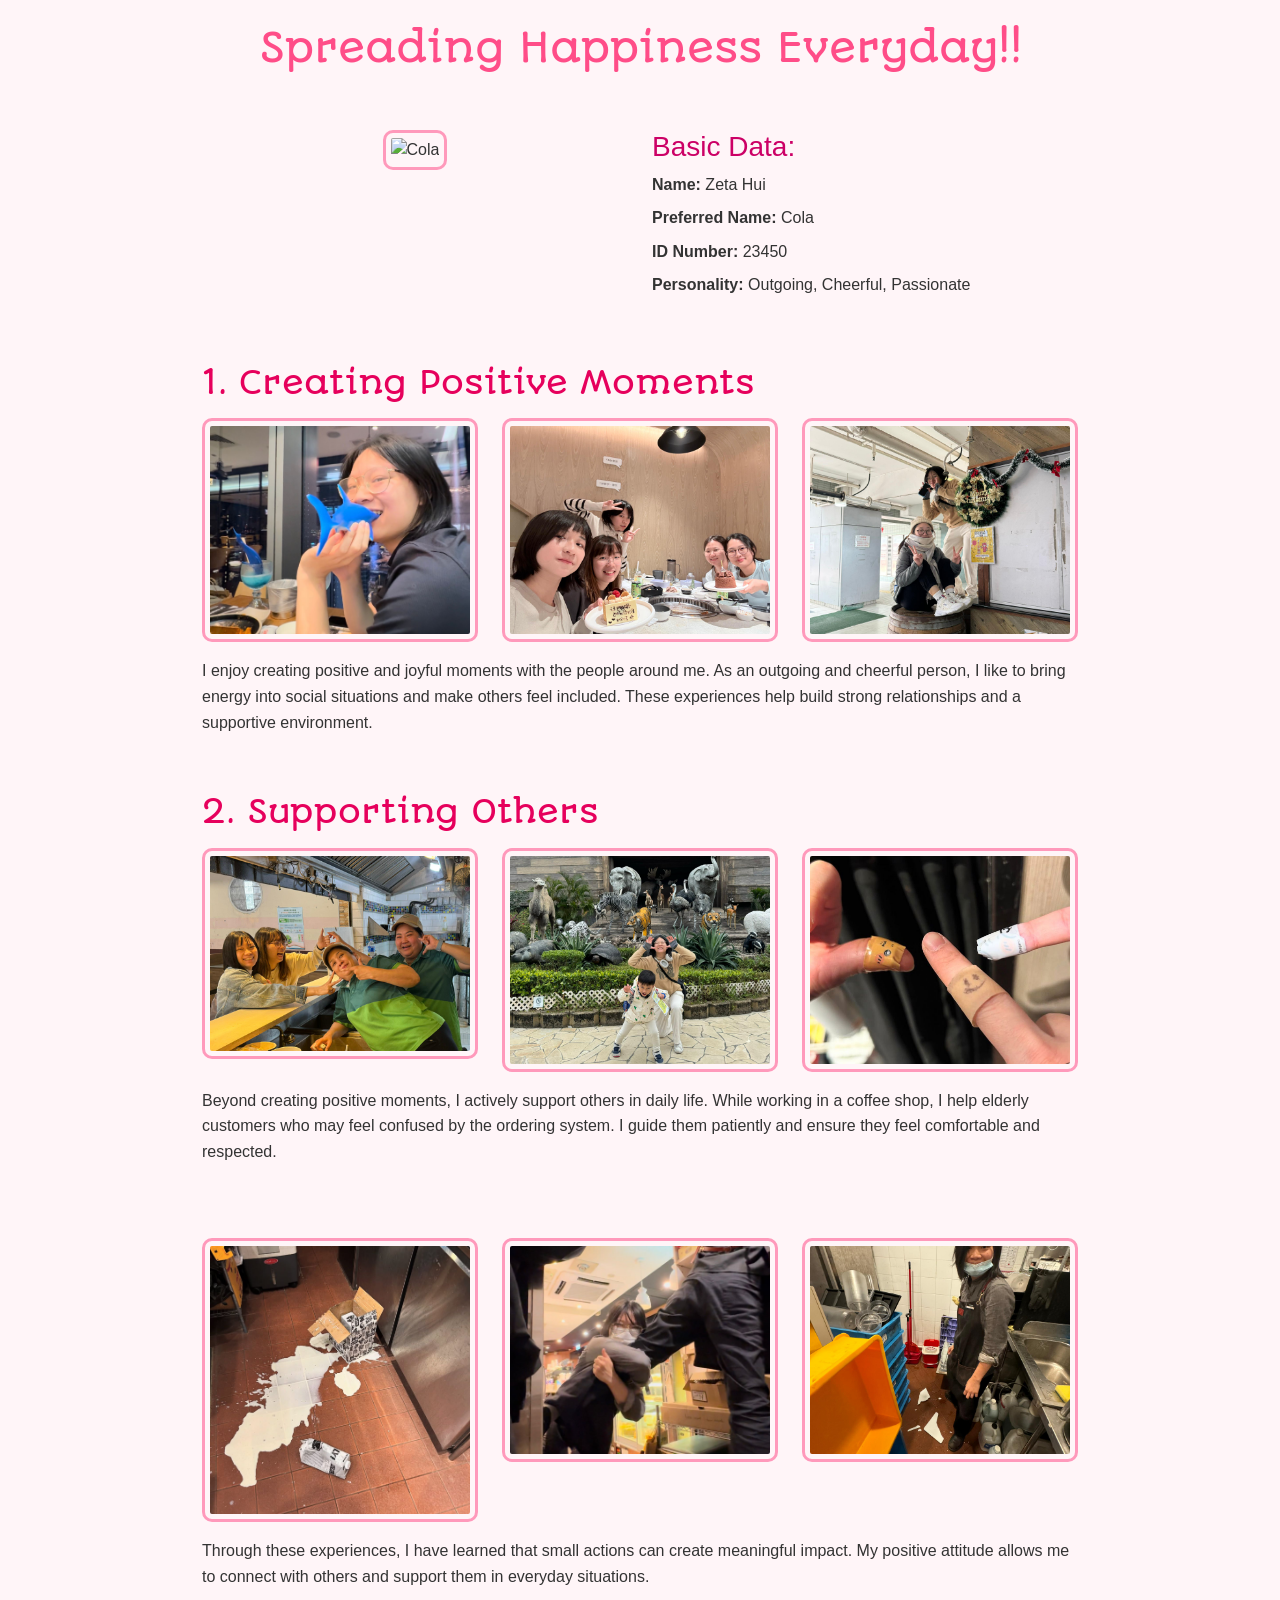
==== index.html @ 4201094f "Update index.html" ====
<!DOCTYPE html>
<html lang="en">
<head>
    <meta charset="UTF-8">
    <meta name="viewport" content="width=device-width, initial-scale=1.0">
    <title>Spreading Happiness Everyday</title>

    <!-- Bootstrap -->
    <link href="https://cdn.jsdelivr.net/npm/bootstrap@5.3.0/dist/css/bootstrap.min.css" rel="stylesheet">

    <!-- Your CSS -->
    <link rel="stylesheet" href="css/style.css">
</head>

<body>

<!-- Title -->
<div class="container text-center mt-4">
    <h1>Spreading Happiness Everyday!!</h1>
</div>

<!-- Basic Info Section -->
<div class="container mt-5">
    <div class="row">

        <!-- Image -->
        <div class="col-md-6 text-center">
            <img src="image/cola-image.jpeg" class="img-fluid" alt="Cola">
        </div>

        <!-- Basic Data -->
        <div class="col-md-6">
            <h3>Basic Data:</h3>
            <p><strong>Name:</strong> Zeta Hui</p>
            <p><strong>Preferred Name:</strong> Cola</p>
            <p><strong>ID Number:</strong> 23450</p>
            <p><strong>Personality:</strong> Outgoing, Cheerful, Passionate</p>
        </div>

    </div>
</div>

<!-- Section 1 -->
<div class="container mt-5">
    <h2>1. Creating Positive Moments</h2>

    <div class="row mt-3">
        <div class="col-md-4">
            <img src="image/image1.jpeg" class="img-fluid">
        </div>
        <div class="col-md-4">
            <img src="image/image2.jpeg" class="img-fluid">
        </div>
        <div class="col-md-4">
            <img src="image/image3.jpeg" class="img-fluid">
        </div>
    </div>

    <p class="mt-3">
        I enjoy creating positive and joyful moments with the people around me. As an outgoing
        and cheerful person, I like to bring energy into social situations and make others feel included.
        These experiences help build strong relationships and a supportive environment.
    </p>
</div>

<!-- Section 2 -->
<div class="container mt-5">
    <h2>2. Supporting Others</h2>

    <div class="row mt-3">
        <div class="col-md-4">
            <img src="image/image4.jpeg" class="img-fluid">
        </div>
        <div class="col-md-4">
            <img src="image/image5.jpeg" class="img-fluid">
        </div>
        <div class="col-md-4">
            <img src="image/image6.jpeg" class="img-fluid">
        </div>
    </div>

    <p class="mt-3">
        Beyond creating positive moments, I actively support others in daily life. While working
        in a coffee shop, I help elderly customers who may feel confused by the ordering system.
        I guide them patiently and ensure they feel comfortable and respected.
    </p>
</div>

<!-- Section 3 (Extra examples / continuation) -->
<div class="container mt-5">

    <div class="row mt-3">
        <div class="col-md-4">
            <img src="image/image7.jpeg" class="img-fluid">
        </div>
        <div class="col-md-4">
            <img src="image/image8.jpeg" class="img-fluid">
        </div>
        <div class="col-md-4">
            <img src="image/image9.jpeg" class="img-fluid">
        </div>
    </div>

    <p class="mt-3">
        Through these experiences, I have learned that small actions can create meaningful
        impact. My positive attitude allows me to connect with others and support them in everyday situations.
    </p>
</div>

</body>
</html>
---- css/style.css ----
/* Import Google Font (Autour One) */
@import url('https://fonts.googleapis.com/css2?family=Autour+One&display=swap');

/* General body style */
body {
    background-color: #fff5f8; /* soft pink background */
    font-family: Arial, sans-serif; /* keep body readable */
    color: #333;
}

/* Main title */
h1 {
    font-family: 'Autour One', cursive;
    color: #ff4d88;
    font-size: 2.5rem;
    margin-bottom: 20px;
}

/* Section titles */
h2 {
    font-family: 'Autour One', cursive;
    color: #e6005c;
    margin-bottom: 15px;
}

/* Subheading */
h3 {
    color: #cc0066;
}

/* Paragraph styling */
p {
    line-height: 1.6;
    font-size: 16px;
}

/* Images */
img {
    border: 3px solid #ff99bb;
    border-radius: 10px;
    padding: 5px;
    transition: transform 0.3s;
}

/* Image hover effect (nice but simple) */
img:hover {
    transform: scale(1.05);
}

/* Container spacing improvement */
.container {
    max-width: 900px;
}

/* Add spacing between sections */
.container.mt-5 {
    padding-top: 10px;
}

/* Optional: make Basic Info box nicer */
.col-md-6 p {
    margin-bottom: 8px;
}
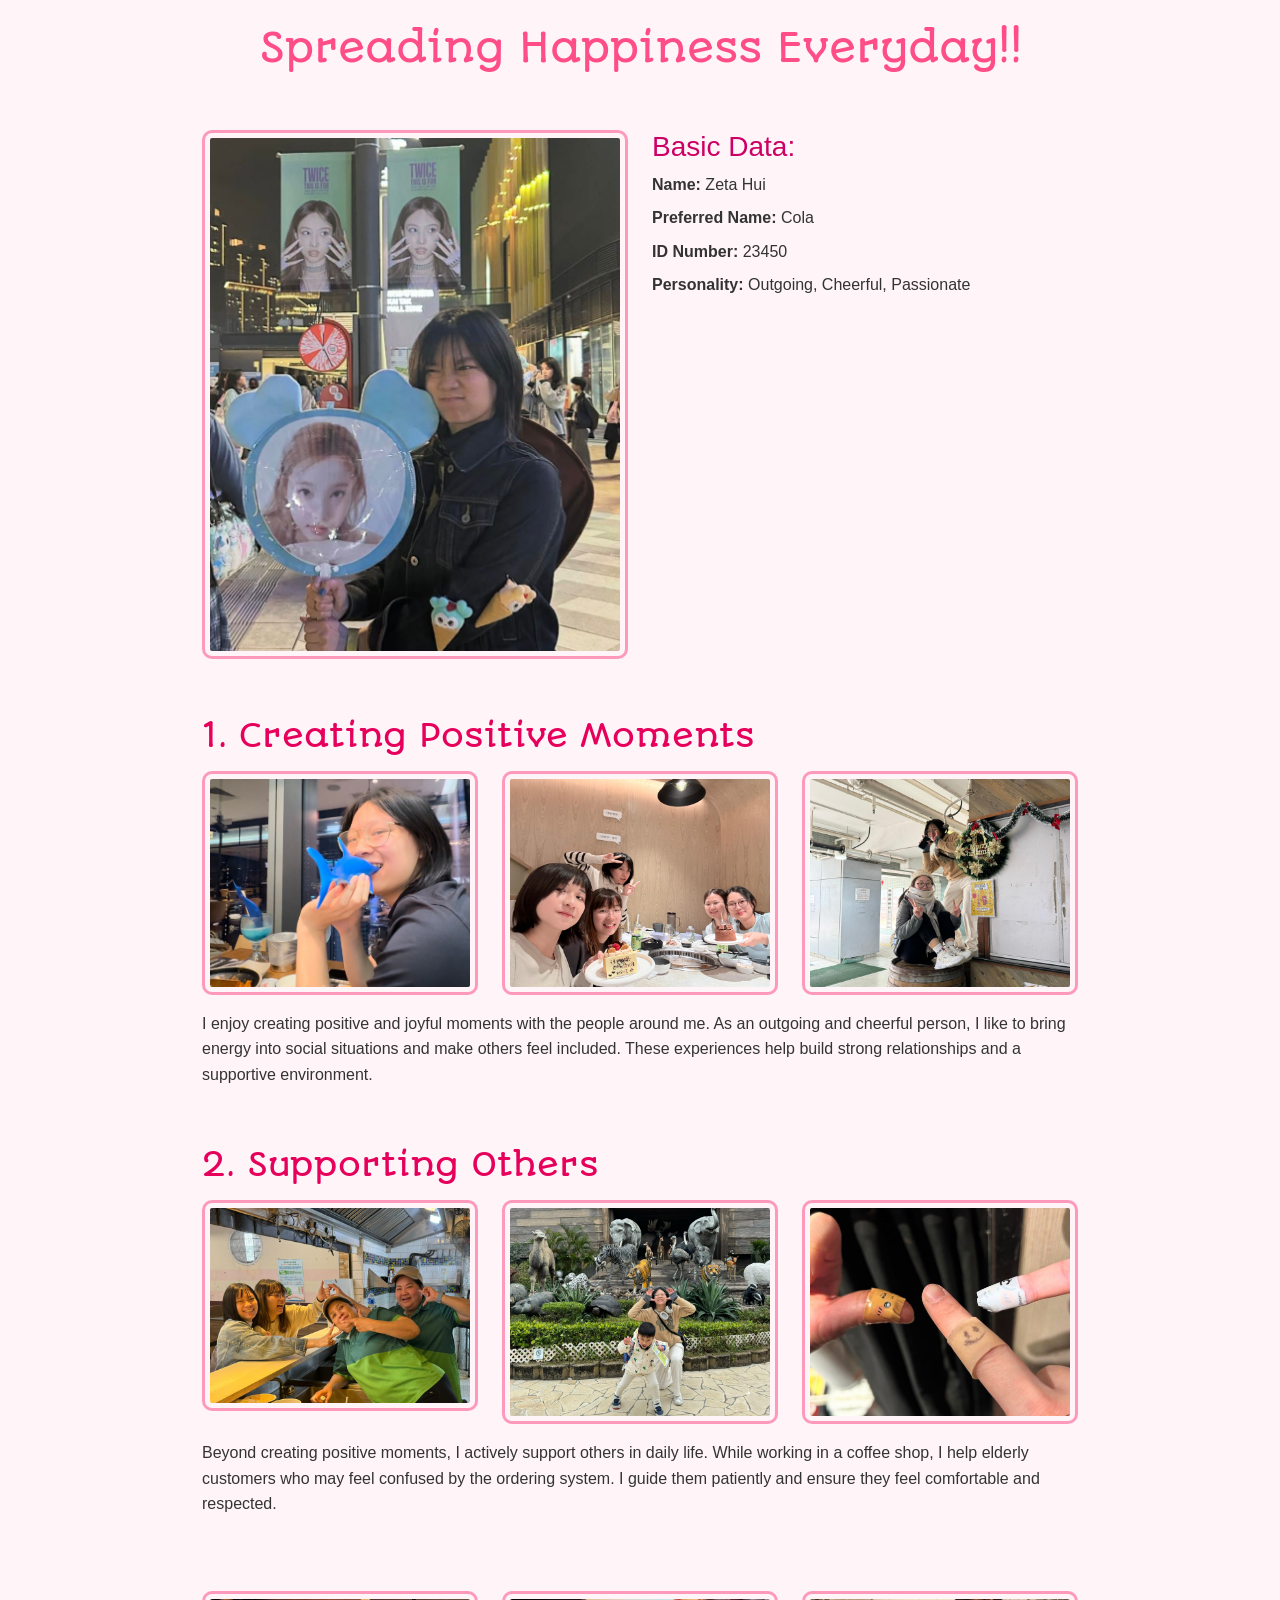
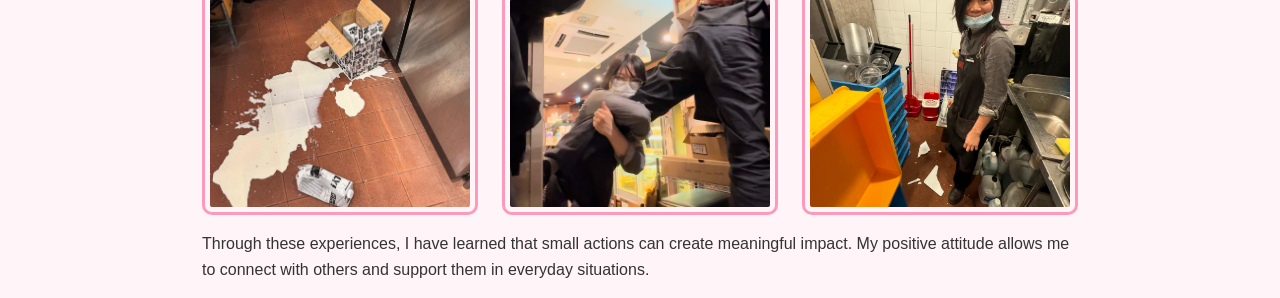
==== commit 5142edcb: "Update index.html" ====
--- a/index.html
+++ b/index.html
@@ -91,7 +91,7 @@
 
     <div class="row mt-3">
         <div class="col-md-4">
-            <img src="image/image7.jpeg" class="img-fluid">
+            <img src="image/image77.jpeg" class="img-fluid">
         </div>
         <div class="col-md-4">
             <img src="image/image8.jpeg" class="img-fluid">
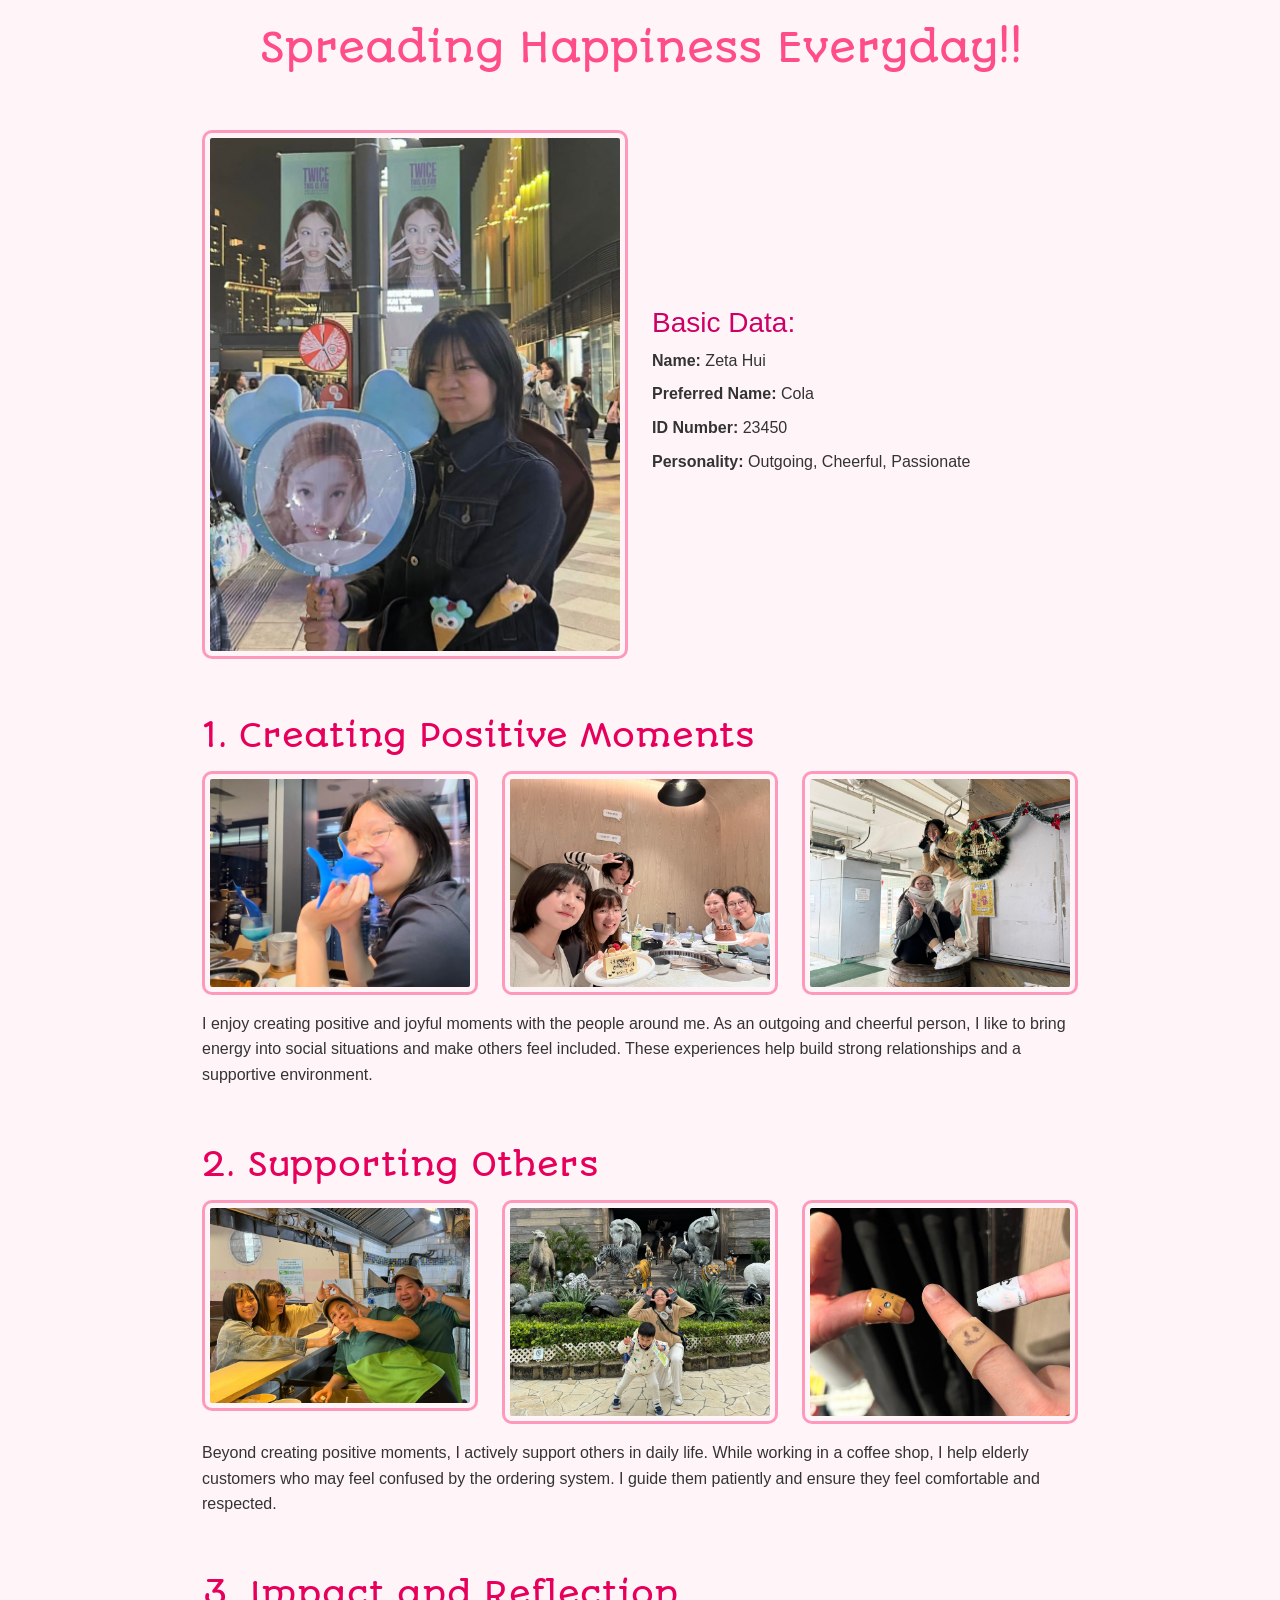
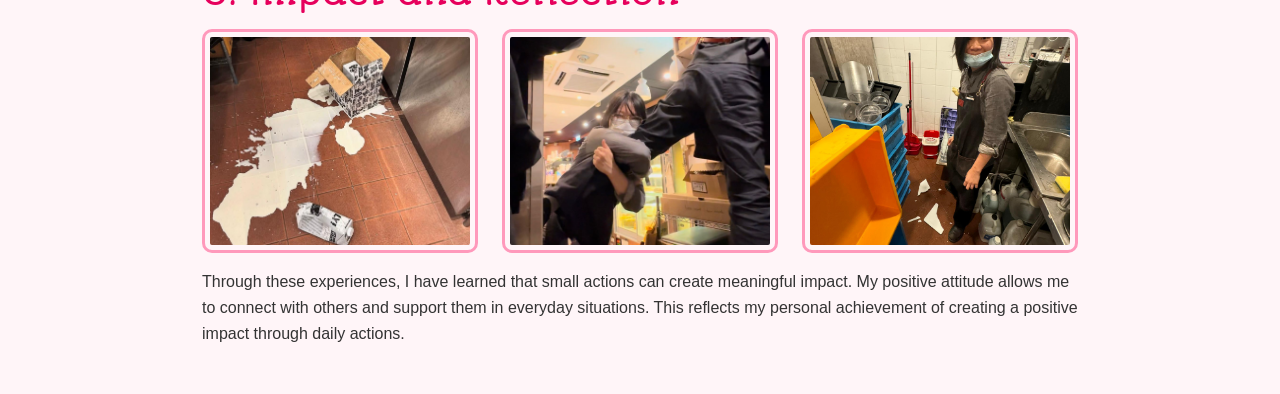
==== commit 2a82856d: "Update index.html" ====
--- a/index.html
+++ b/index.html
@@ -7,6 +7,9 @@
 
     <!-- Bootstrap -->
     <link href="https://cdn.jsdelivr.net/npm/bootstrap@5.3.0/dist/css/bootstrap.min.css" rel="stylesheet">
+
+    <!-- Barrio Font -->
+    <link href="https://fonts.googleapis.com/css2?family=Barrio&display=swap" rel="stylesheet">
 
     <!-- Your CSS -->
     <link rel="stylesheet" href="css/style.css">
@@ -21,11 +24,11 @@
 
 <!-- Basic Info Section -->
 <div class="container mt-5">
-    <div class="row">
+    <div class="row align-items-center">
 
         <!-- Image -->
         <div class="col-md-6 text-center">
-            <img src="image/cola-image.jpeg" class="img-fluid" alt="Cola">
+            <img src="image/cola-image.jpeg" class="img-fluid main-img" alt="Cola">
         </div>
 
         <!-- Basic Data -->
@@ -45,15 +48,9 @@
     <h2>1. Creating Positive Moments</h2>
 
     <div class="row mt-3">
-        <div class="col-md-4">
-            <img src="image/image1.jpeg" class="img-fluid">
-        </div>
-        <div class="col-md-4">
-            <img src="image/image2.jpeg" class="img-fluid">
-        </div>
-        <div class="col-md-4">
-            <img src="image/image3.jpeg" class="img-fluid">
-        </div>
+        <div class="col-md-4"><img src="image/image1.jpeg" class="img-fluid"></div>
+        <div class="col-md-4"><img src="image/image2.jpeg" class="img-fluid"></div>
+        <div class="col-md-4"><img src="image/image3.jpeg" class="img-fluid"></div>
     </div>
 
     <p class="mt-3">
@@ -68,15 +65,9 @@
     <h2>2. Supporting Others</h2>
 
     <div class="row mt-3">
-        <div class="col-md-4">
-            <img src="image/image4.jpeg" class="img-fluid">
-        </div>
-        <div class="col-md-4">
-            <img src="image/image5.jpeg" class="img-fluid">
-        </div>
-        <div class="col-md-4">
-            <img src="image/image6.jpeg" class="img-fluid">
-        </div>
+        <div class="col-md-4"><img src="image/image4.jpeg" class="img-fluid"></div>
+        <div class="col-md-4"><img src="image/image5.jpeg" class="img-fluid"></div>
+        <div class="col-md-4"><img src="image/image6.jpeg" class="img-fluid"></div>
     </div>
 
     <p class="mt-3">
@@ -86,24 +77,20 @@
     </p>
 </div>
 
-<!-- Section 3 (Extra examples / continuation) -->
-<div class="container mt-5">
+<!-- Section 3 -->
+<div class="container mt-5 mb-5">
+    <h2>3. Impact and Reflection</h2>
 
     <div class="row mt-3">
-        <div class="col-md-4">
-            <img src="image/image77.jpeg" class="img-fluid">
-        </div>
-        <div class="col-md-4">
-            <img src="image/image8.jpeg" class="img-fluid">
-        </div>
-        <div class="col-md-4">
-            <img src="image/image9.jpeg" class="img-fluid">
-        </div>
+        <div class="col-md-4"><img src="image/image77.jpeg" class="img-fluid"></div>
+        <div class="col-md-4"><img src="image/image8.jpeg" class="img-fluid"></div>
+        <div class="col-md-4"><img src="image/image9.jpeg" class="img-fluid"></div>
     </div>
 
     <p class="mt-3">
         Through these experiences, I have learned that small actions can create meaningful
         impact. My positive attitude allows me to connect with others and support them in everyday situations.
+        This reflects my personal achievement of creating a positive impact through daily actions.
     </p>
 </div>
 
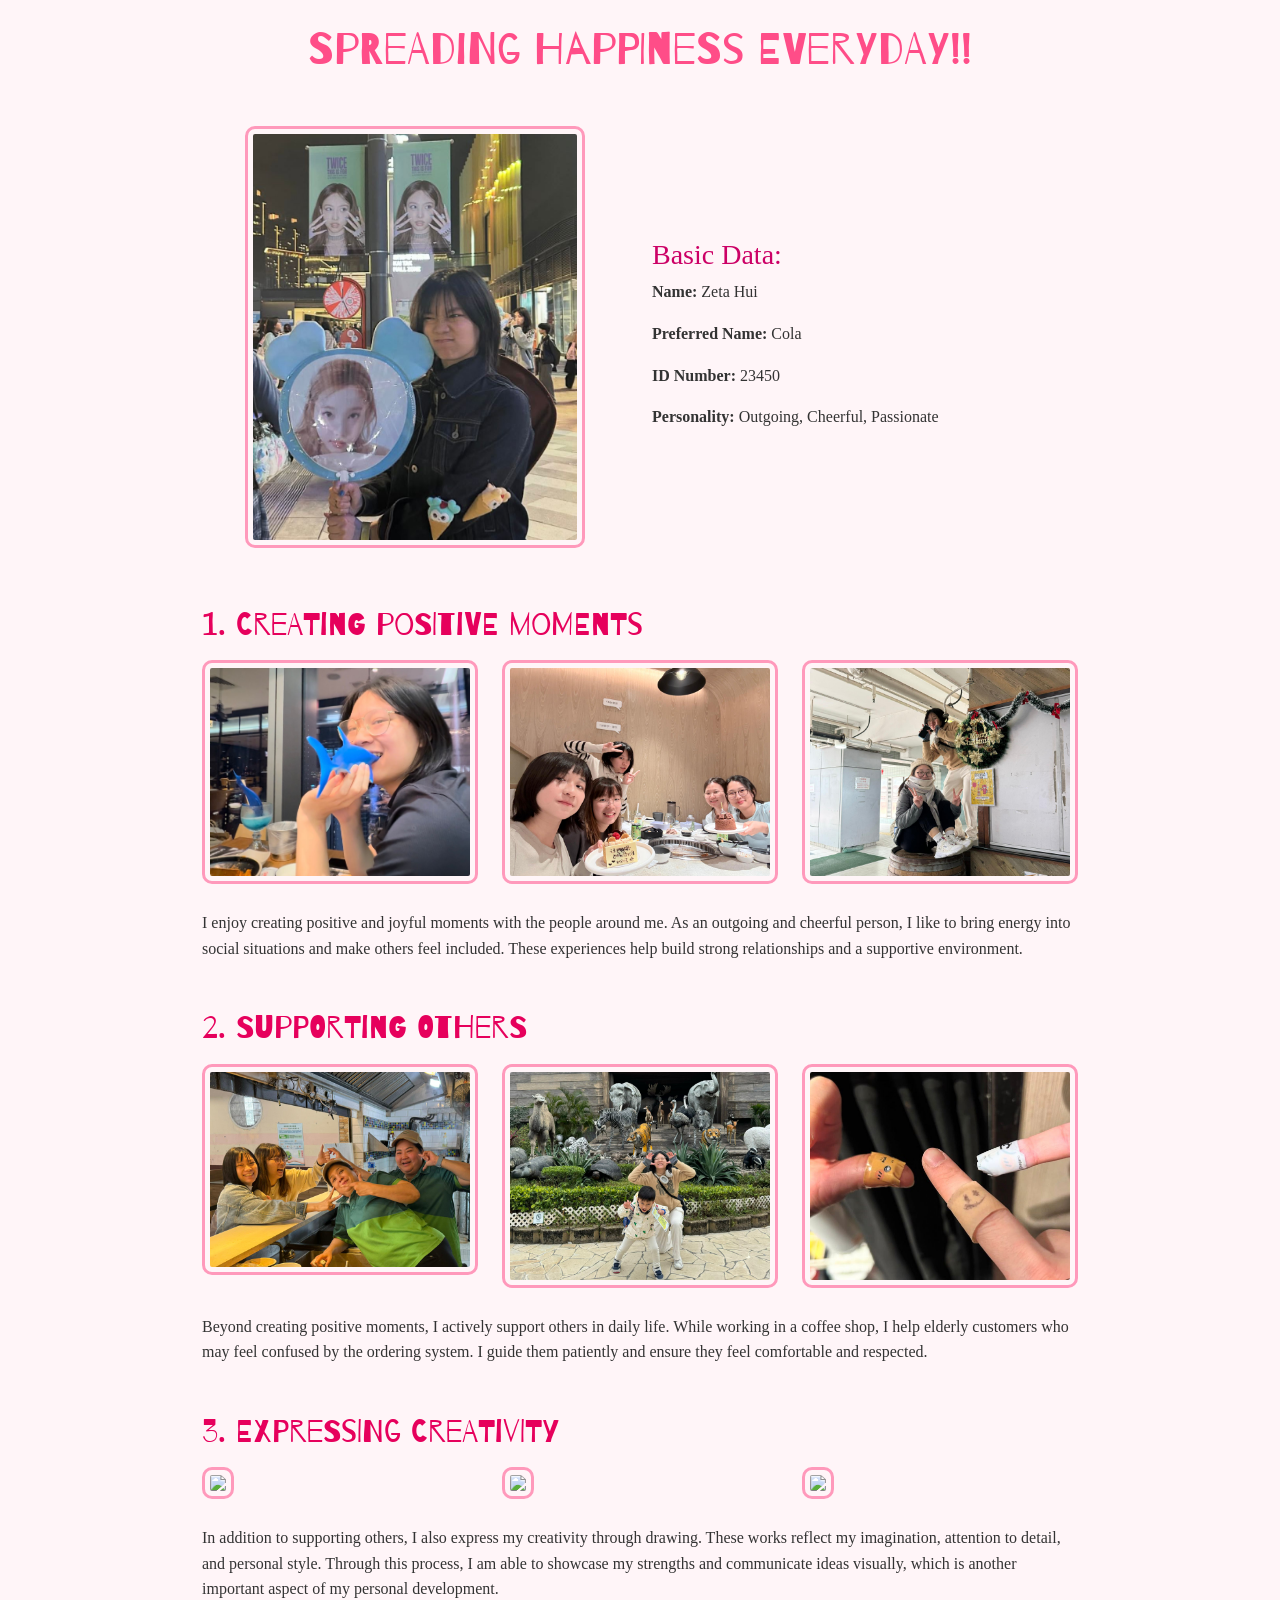
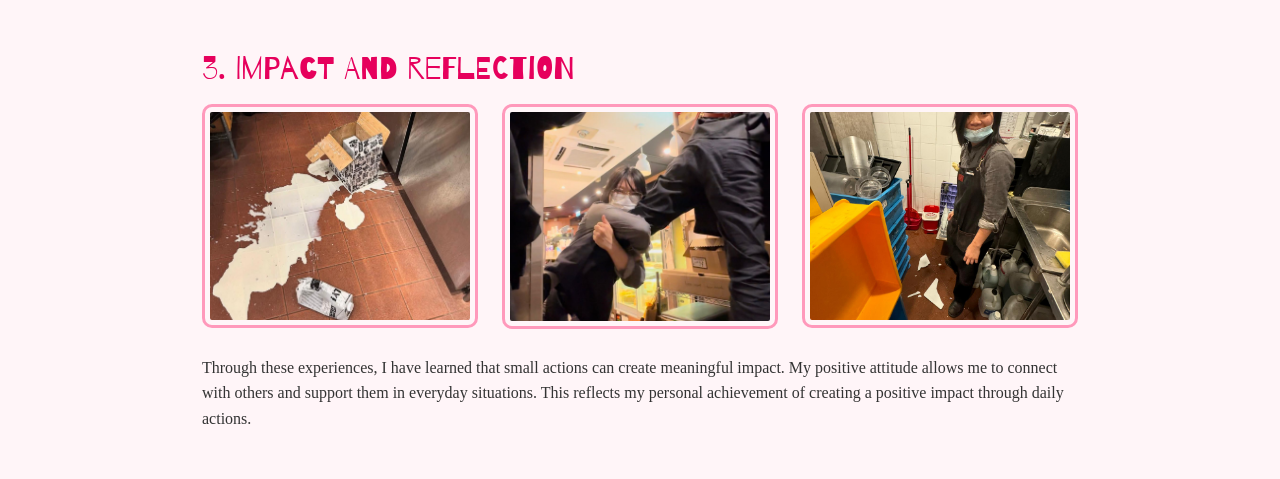
==== commit 5582b980: "Update index.html" ====
--- a/index.html
+++ b/index.html
@@ -77,6 +77,29 @@
     </p>
 </div>
 
+    <!-- Section 3 -->
+<div class="container mt-5">
+    <h2>3. Expressing Creativity</h2>
+
+    <div class="row mt-3">
+        <div class="col-md-4">
+            <img src="image/image10.jpeg" class="img-fluid">
+        </div>
+        <div class="col-md-4">
+            <img src="image/image11.jpeg" class="img-fluid">
+        </div>
+        <div class="col-md-4">
+            <img src="image/image12.jpeg" class="img-fluid">
+        </div>
+    </div>
+
+    <p class="mt-3">
+        In addition to supporting others, I also express my creativity through drawing.
+        These works reflect my imagination, attention to detail, and personal style.
+        Through this process, I am able to showcase my strengths and communicate ideas visually,
+        which is another important aspect of my personal development.
+    </p>
+</div>
 <!-- Section 3 -->
 <div class="container mt-5 mb-5">
     <h2>3. Impact and Reflection</h2>
--- a/css/style.css
+++ b/css/style.css
@@ -1,24 +1,21 @@
-/* Import Google Font (Autour One) */
-@import url('https://fonts.googleapis.com/css2?family=Autour+One&display=swap');
-
-/* General body style */
+/* Body */
 body {
-    background-color: #fff5f8; /* soft pink background */
-    font-family: Arial, sans-serif; /* keep body readable */
+    font-family: "Times New Roman", Times, serif;
+    background-color: #fff5f8;
     color: #333;
 }
 
 /* Main title */
 h1 {
-    font-family: 'Autour One', cursive;
+    font-family: 'Barrio', cursive;
     color: #ff4d88;
-    font-size: 2.5rem;
+    font-size: 2.8rem;
     margin-bottom: 20px;
 }
 
 /* Section titles */
 h2 {
-    font-family: 'Autour One', cursive;
+    font-family: 'Barrio', cursive;
     color: #e6005c;
     margin-bottom: 15px;
 }
@@ -28,7 +25,7 @@
     color: #cc0066;
 }
 
-/* Paragraph styling */
+/* Paragraph */
 p {
     line-height: 1.6;
     font-size: 16px;
@@ -39,25 +36,21 @@
     border: 3px solid #ff99bb;
     border-radius: 10px;
     padding: 5px;
+    margin-bottom: 10px;
     transition: transform 0.3s;
 }
 
-/* Image hover effect (nice but simple) */
+/* Hover effect */
 img:hover {
     transform: scale(1.05);
 }
 
-/* Container spacing improvement */
+/* Main profile image slightly bigger */
+.main-img {
+    max-width: 80%;
+}
+
+/* Container width */
 .container {
     max-width: 900px;
 }
-
-/* Add spacing between sections */
-.container.mt-5 {
-    padding-top: 10px;
-}
-
-/* Optional: make Basic Info box nicer */
-.col-md-6 p {
-    margin-bottom: 8px;
-}
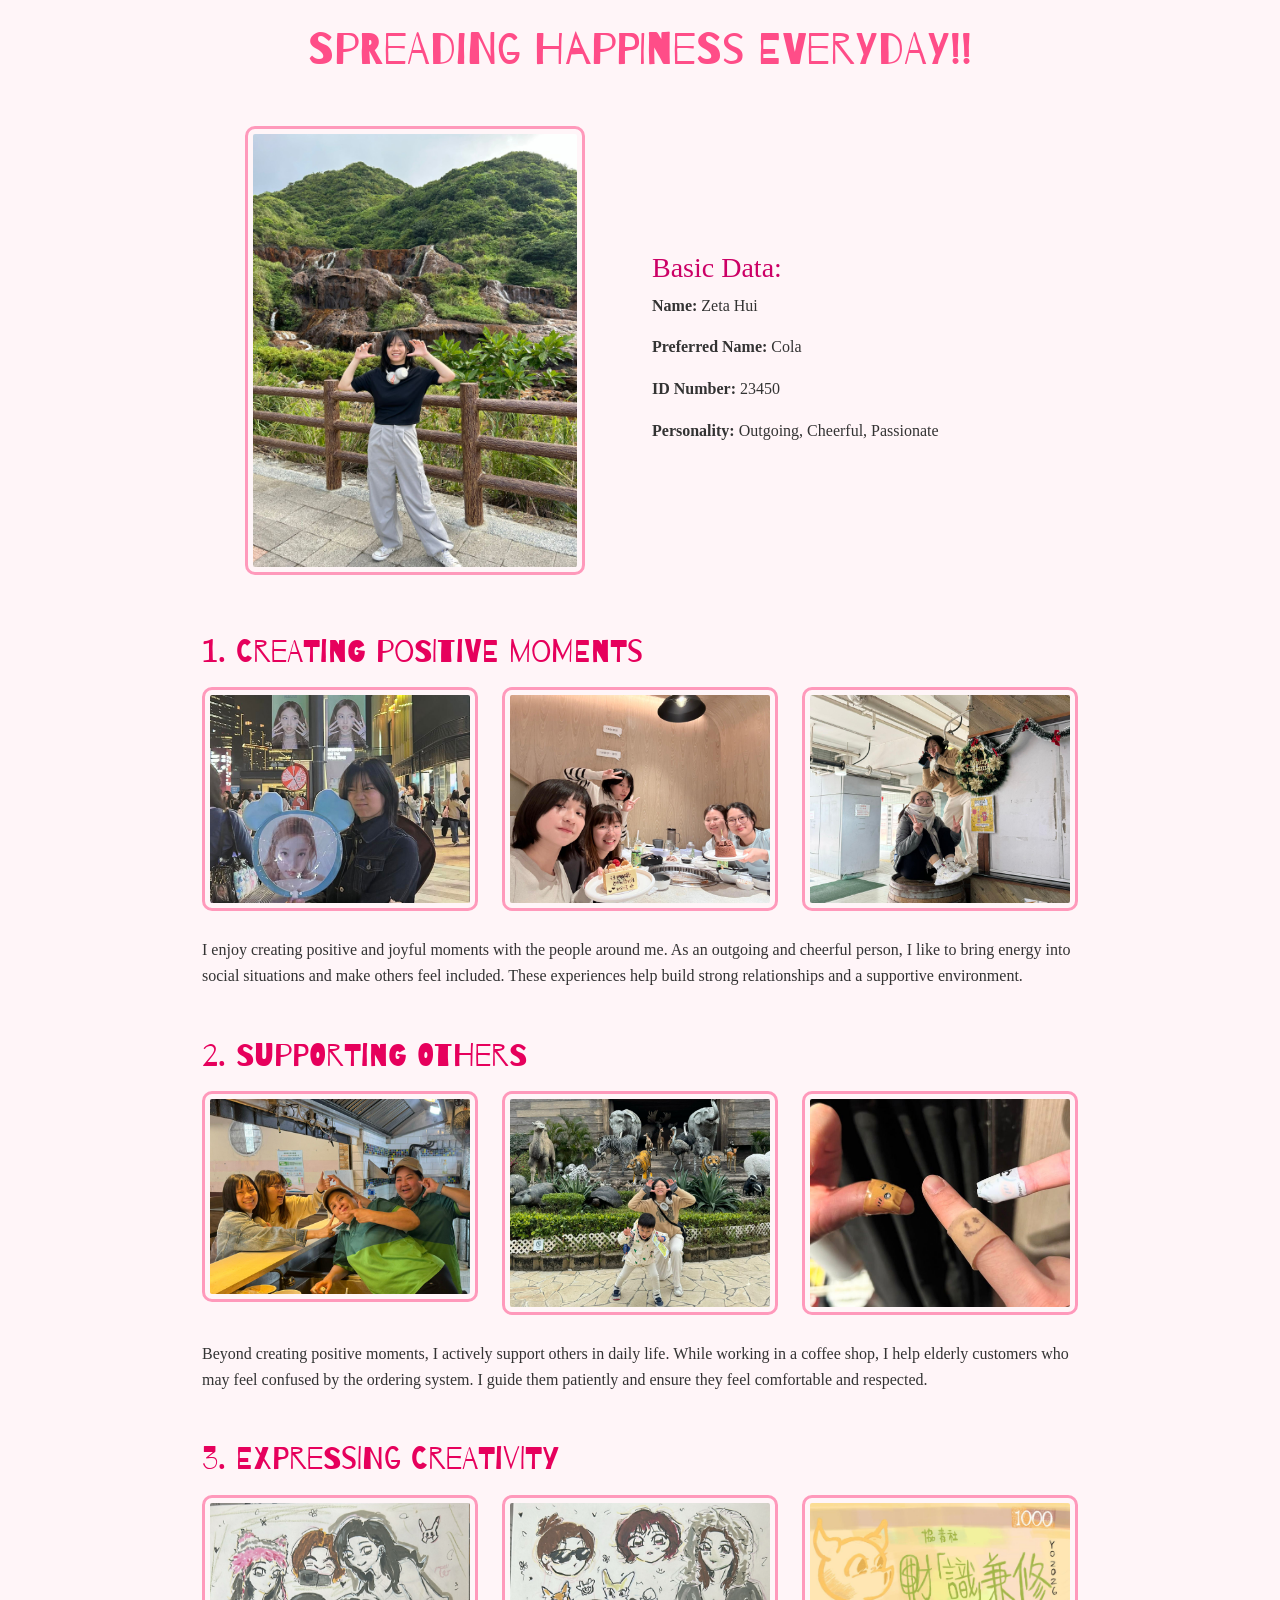
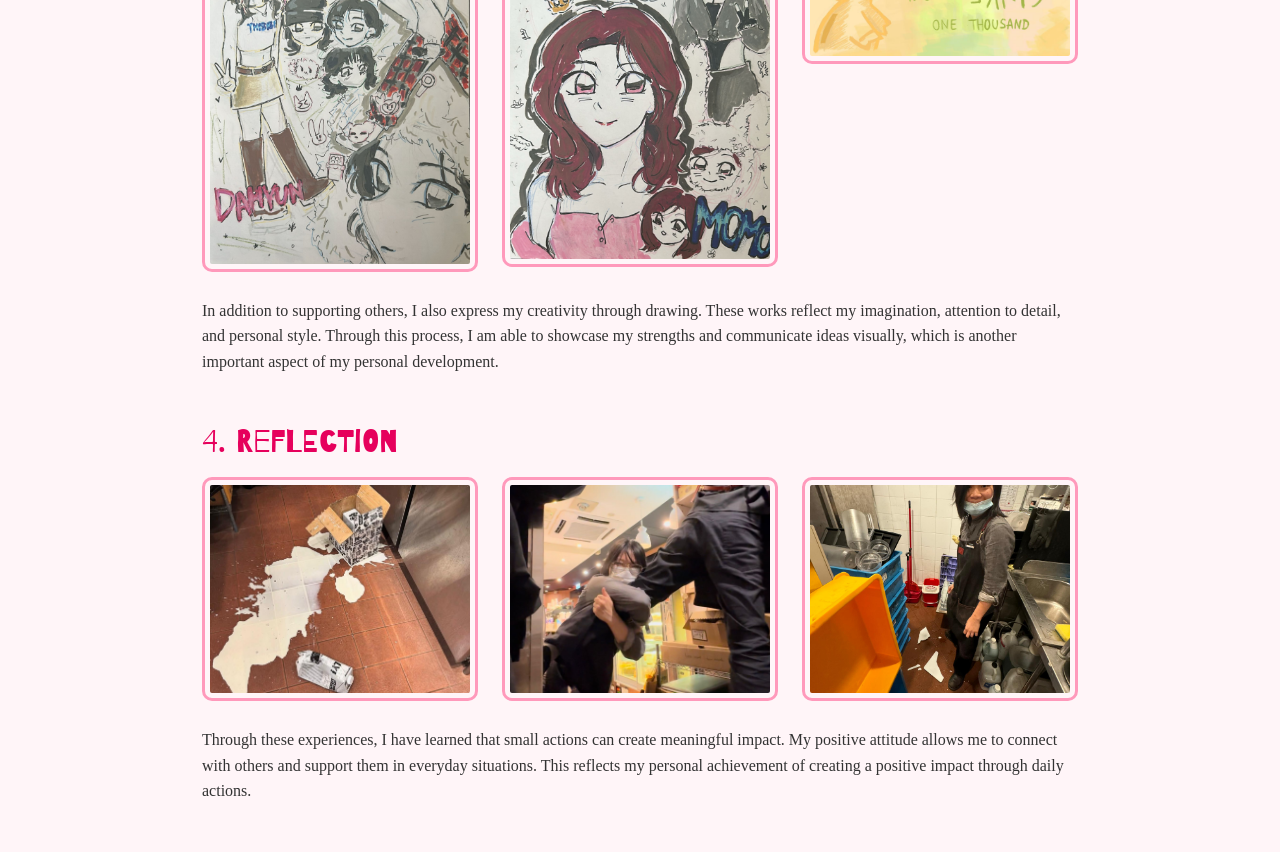
==== commit 06d45b92: "Update index.html" ====
--- a/index.html
+++ b/index.html
@@ -102,7 +102,7 @@
 </div>
 <!-- Section 3 -->
 <div class="container mt-5 mb-5">
-    <h2>3. Impact and Reflection</h2>
+    <h2>4. Reflection</h2>
 
     <div class="row mt-3">
         <div class="col-md-4"><img src="image/image77.jpeg" class="img-fluid"></div>
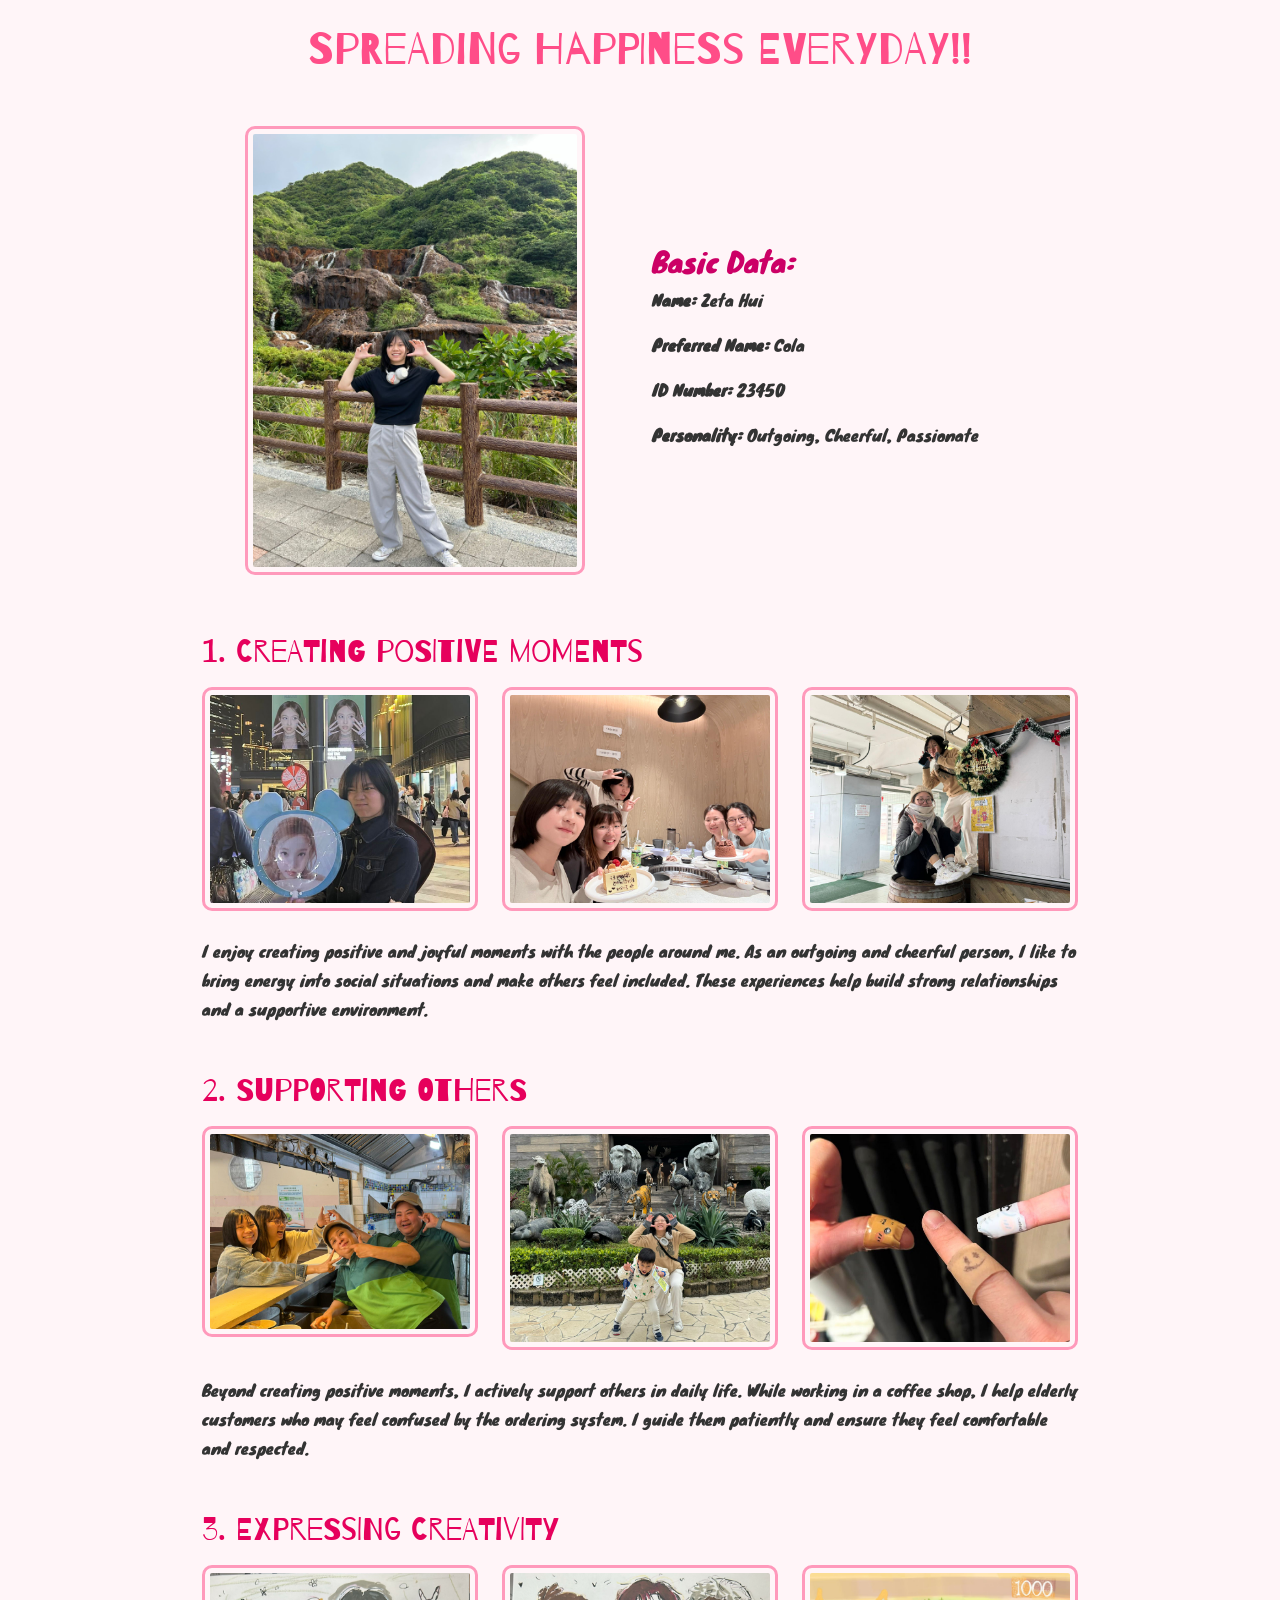
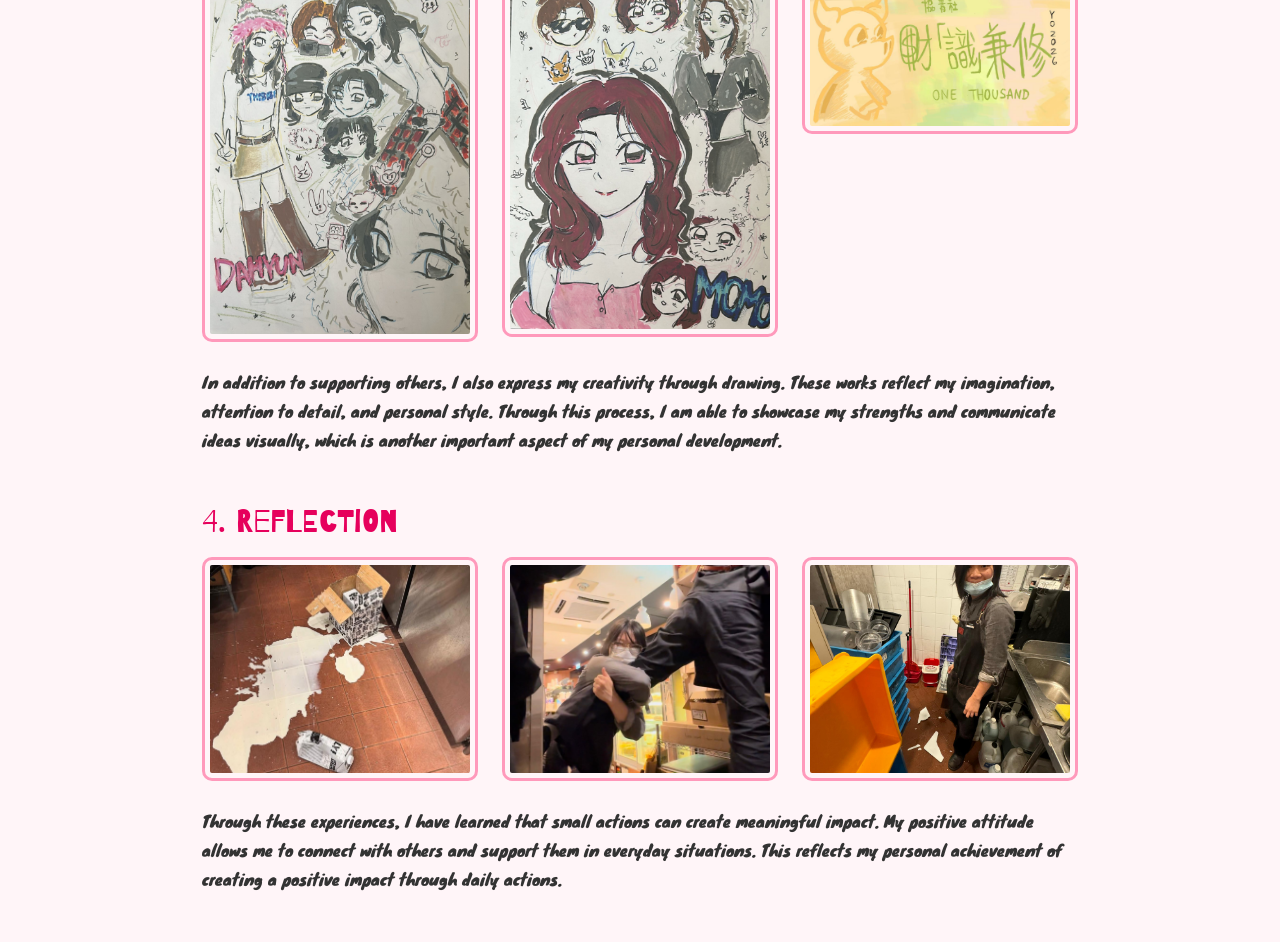
==== commit 6ee2b440: "Update index.html" ====
--- a/index.html
+++ b/index.html
@@ -10,7 +10,7 @@
 
     <!-- Barrio Font -->
     <link href="https://fonts.googleapis.com/css2?family=Barrio&display=swap" rel="stylesheet">
-
+    <link href="https://fonts.googleapis.com/css2?family=Barrio&family=Knewave&display=swap" rel="stylesheet">
     <!-- Your CSS -->
     <link rel="stylesheet" href="css/style.css">
 </head>
--- a/css/style.css
+++ b/css/style.css
@@ -1,6 +1,6 @@
 /* Body */
 body {
-    font-family: "Times New Roman", Times, serif;
+    font-family: 'Knewave', cursive;
     background-color: #fff5f8;
     color: #333;
 }
@@ -27,7 +27,7 @@
 
 /* Paragraph */
 p {
-    line-height: 1.6;
+    line-height: 1.8;
     font-size: 16px;
 }
 
@@ -37,10 +37,9 @@
     border-radius: 10px;
     padding: 5px;
     margin-bottom: 10px;
-    transition: transform 0.3s;
+    transition: transform 0.3s ease;
 }
 
-/* Hover effect */
 img:hover {
     transform: scale(1.05);
 }
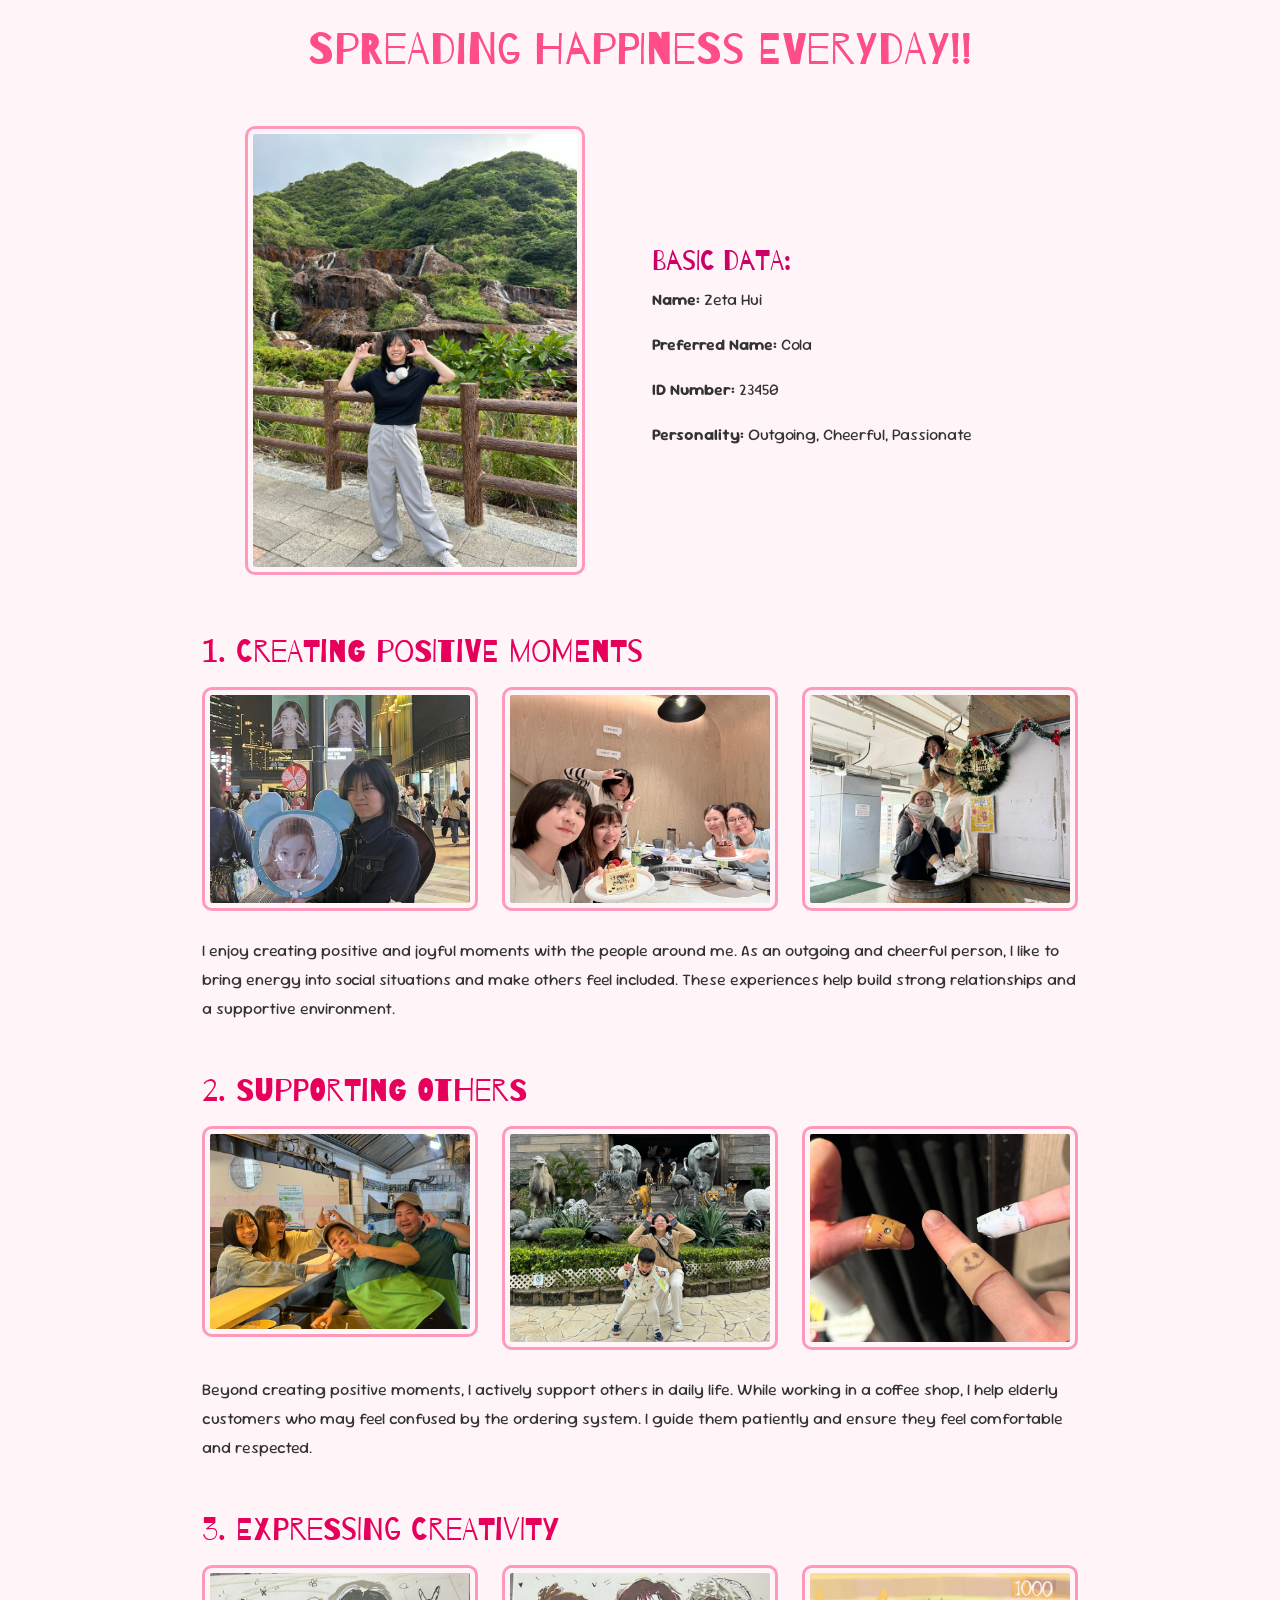
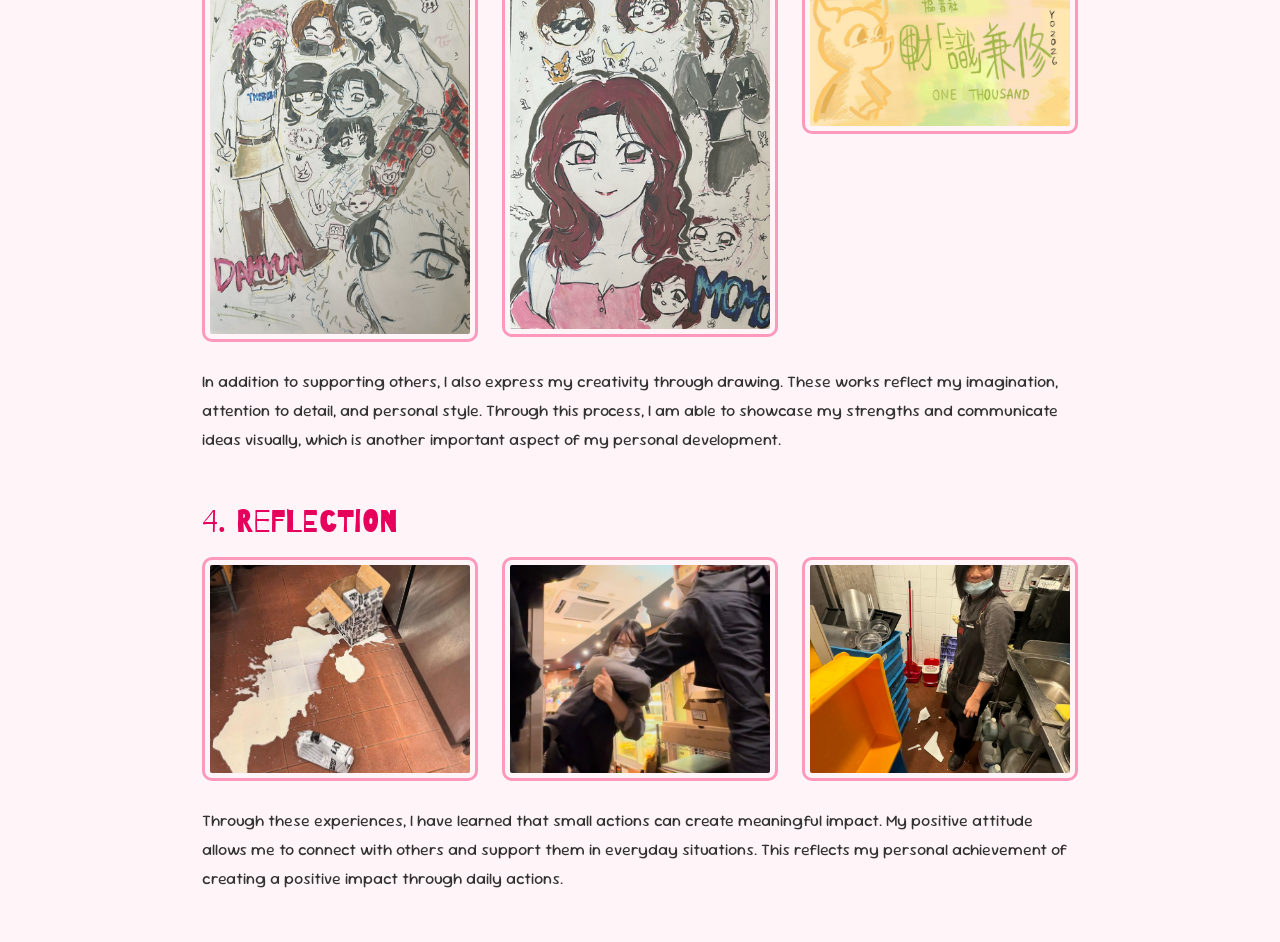
==== commit 51f7084a: "Update index.html" ====
--- a/index.html
+++ b/index.html
@@ -8,9 +8,9 @@
     <!-- Bootstrap -->
     <link href="https://cdn.jsdelivr.net/npm/bootstrap@5.3.0/dist/css/bootstrap.min.css" rel="stylesheet">
 
-    <!-- Barrio Font -->
-    <link href="https://fonts.googleapis.com/css2?family=Barrio&display=swap" rel="stylesheet">
-    <link href="https://fonts.googleapis.com/css2?family=Barrio&family=Knewave&display=swap" rel="stylesheet">
+<link href="https://fonts.googleapis.com/css2?family=Barrio&display=swap" rel="stylesheet">
+<link href="https://fonts.googleapis.com/css2?family=Sour+Gummy&display=swap" rel="stylesheet">
+    
     <!-- Your CSS -->
     <link rel="stylesheet" href="css/style.css">
 </head>
--- a/css/style.css
+++ b/css/style.css
@@ -1,8 +1,13 @@
-/* Body */
 body {
-    font-family: 'Knewave', cursive;
+    font-family: 'Sour Gummy', sans-serif;
     background-color: #fff5f8;
     color: #333;
+}
+
+p {
+    font-family: 'Sour Gummy', sans-serif;
+    line-height: 1.8;
+    font-size: 16px;
 }
 
 /* Main title */
@@ -22,13 +27,8 @@
 
 /* Subheading */
 h3 {
+    font-family: 'Barrio', cursive;
     color: #cc0066;
-}
-
-/* Paragraph */
-p {
-    line-height: 1.8;
-    font-size: 16px;
 }
 
 /* Images */
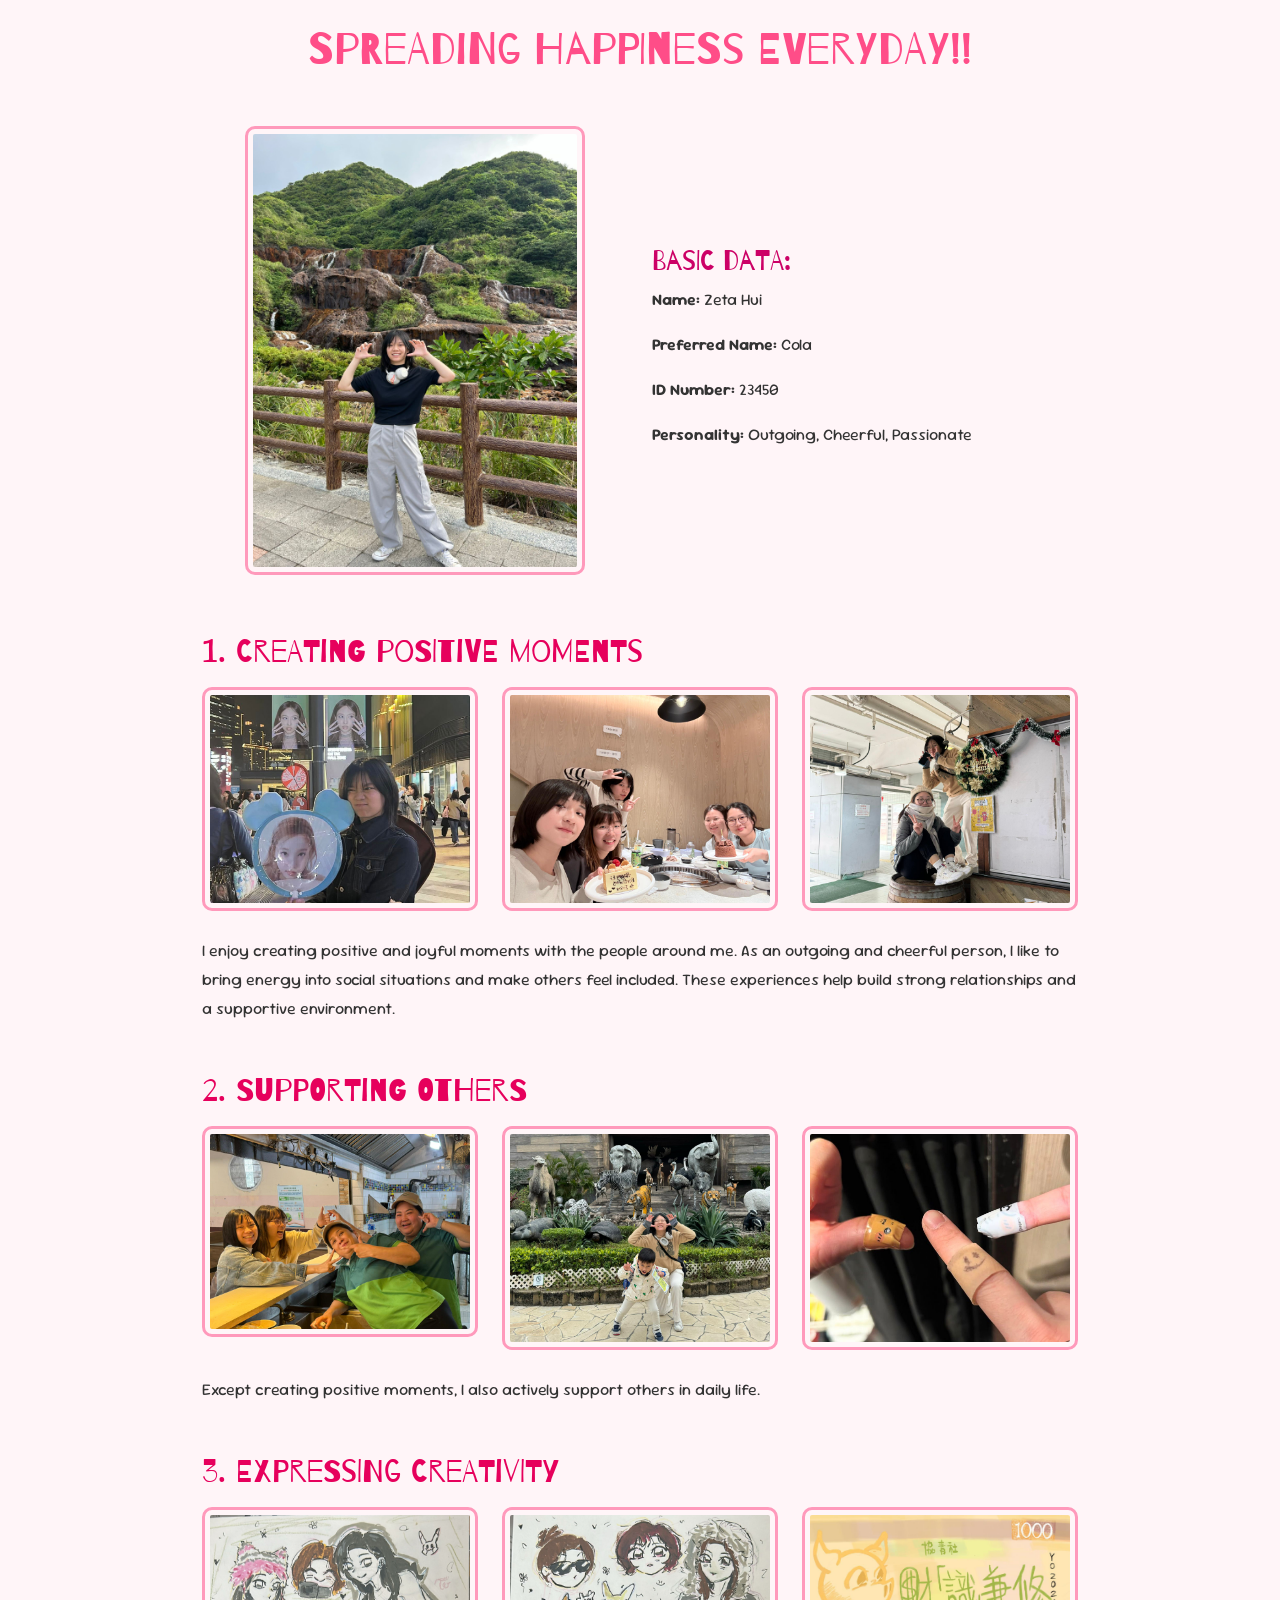
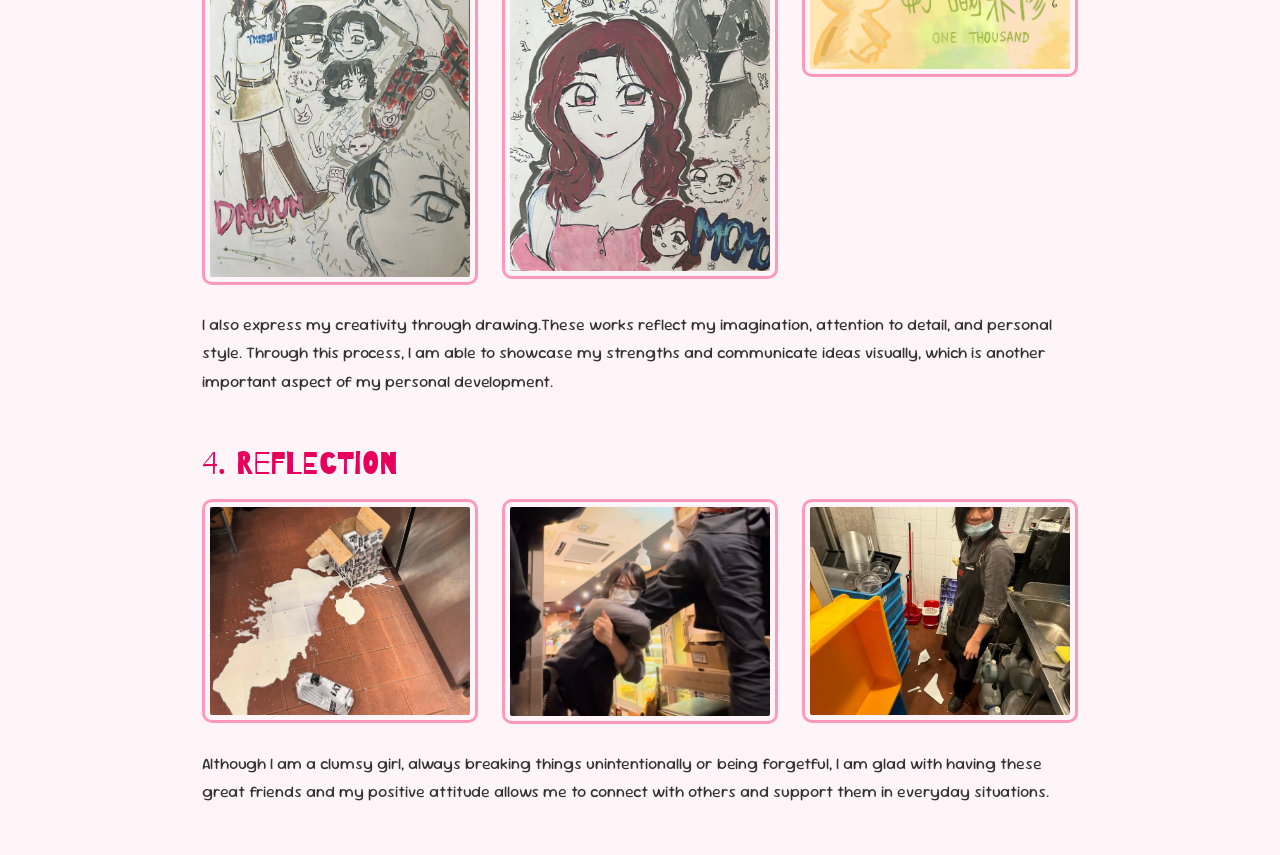
==== commit 5fa918cd: "Update index.html" ====
--- a/index.html
+++ b/index.html
@@ -5,19 +5,19 @@
     <meta name="viewport" content="width=device-width, initial-scale=1.0">
     <title>Spreading Happiness Everyday</title>
 
-    <!-- Bootstrap -->
+    <!-- bootstrap -->
     <link href="https://cdn.jsdelivr.net/npm/bootstrap@5.3.0/dist/css/bootstrap.min.css" rel="stylesheet">
 
 <link href="https://fonts.googleapis.com/css2?family=Barrio&display=swap" rel="stylesheet">
 <link href="https://fonts.googleapis.com/css2?family=Sour+Gummy&display=swap" rel="stylesheet">
     
-    <!-- Your CSS -->
+    <!-- link to css -->
     <link rel="stylesheet" href="css/style.css">
 </head>
 
 <body>
 
-<!-- Title -->
+<!-- title -->
 <div class="container text-center mt-4">
     <h1>Spreading Happiness Everyday!!</h1>
 </div>
@@ -26,12 +26,12 @@
 <div class="container mt-5">
     <div class="row align-items-center">
 
-        <!-- Image -->
+        <!-- my profile image -->
         <div class="col-md-6 text-center">
             <img src="image/cola-image.jpeg" class="img-fluid main-img" alt="Cola">
         </div>
 
-        <!-- Basic Data -->
+        <!-- basic Data -->
         <div class="col-md-6">
             <h3>Basic Data:</h3>
             <p><strong>Name:</strong> Zeta Hui</p>
@@ -43,7 +43,6 @@
     </div>
 </div>
 
-<!-- Section 1 -->
 <div class="container mt-5">
     <h2>1. Creating Positive Moments</h2>
 
@@ -60,7 +59,6 @@
     </p>
 </div>
 
-<!-- Section 2 -->
 <div class="container mt-5">
     <h2>2. Supporting Others</h2>
 
@@ -71,13 +69,10 @@
     </div>
 
     <p class="mt-3">
-        Beyond creating positive moments, I actively support others in daily life. While working
-        in a coffee shop, I help elderly customers who may feel confused by the ordering system.
-        I guide them patiently and ensure they feel comfortable and respected.
+        Except creating positive moments, I also actively support others in daily life.
     </p>
 </div>
 
-    <!-- Section 3 -->
 <div class="container mt-5">
     <h2>3. Expressing Creativity</h2>
 
@@ -94,13 +89,13 @@
     </div>
 
     <p class="mt-3">
-        In addition to supporting others, I also express my creativity through drawing.
-        These works reflect my imagination, attention to detail, and personal style.
-        Through this process, I am able to showcase my strengths and communicate ideas visually,
-        which is another important aspect of my personal development.
+        I also express my creativity through drawing.These works reflect my imagination, 
+        attention to detail, and personal style. Through this process, I am able to showcase
+        my strengths and communicate ideas visually, which is another important aspect of 
+        my personal development.
     </p>
 </div>
-<!-- Section 3 -->
+
 <div class="container mt-5 mb-5">
     <h2>4. Reflection</h2>
 
@@ -111,9 +106,9 @@
     </div>
 
     <p class="mt-3">
-        Through these experiences, I have learned that small actions can create meaningful
-        impact. My positive attitude allows me to connect with others and support them in everyday situations.
-        This reflects my personal achievement of creating a positive impact through daily actions.
+        Although I am a clumsy girl, always breaking things unintentionally or being forgetful, I am glad with
+        having these great friends and my positive attitude allows me to connect with others and support them
+        in everyday situations. 
     </p>
 </div>
 
